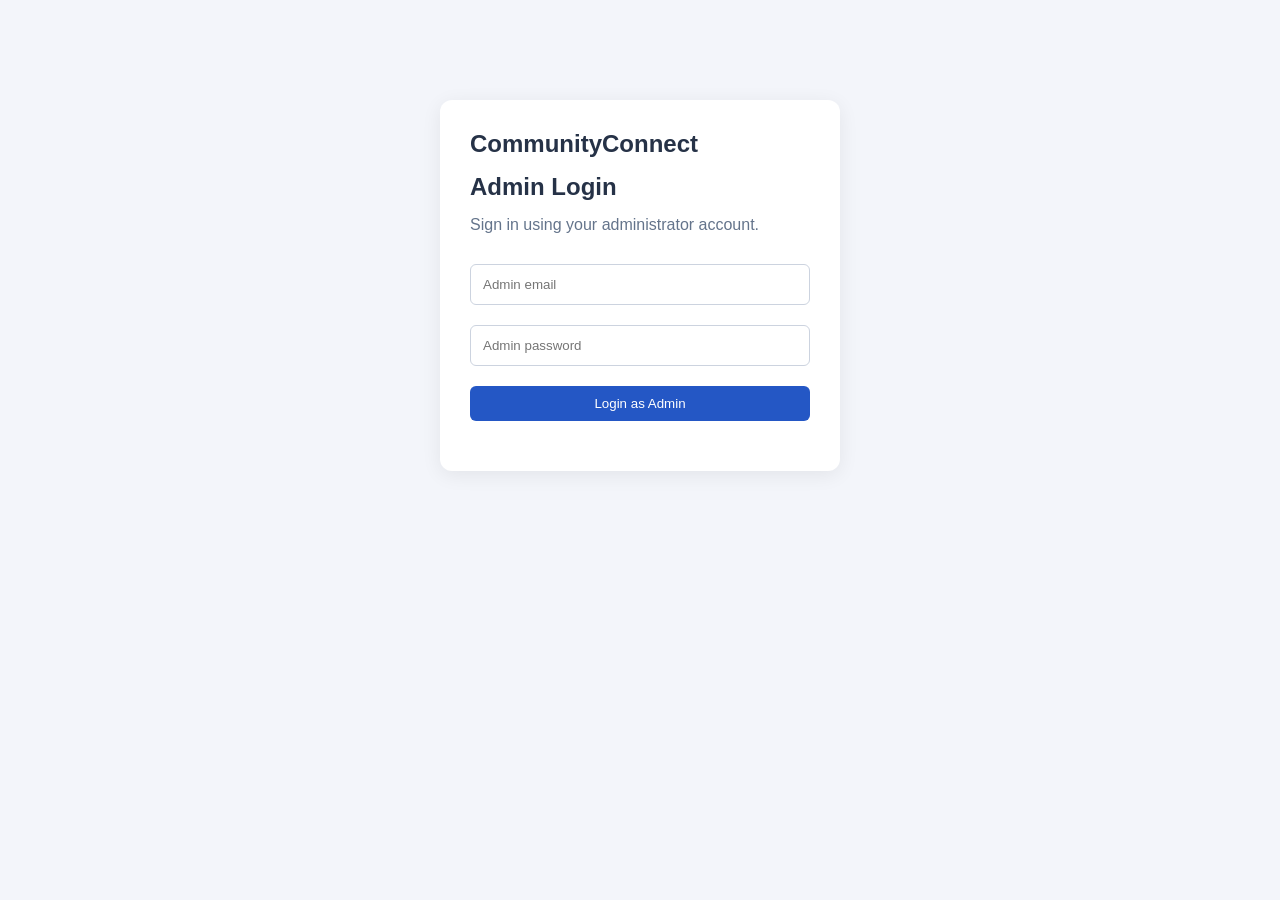
==== frontend/admin.html @ f01745d3 "Add Flask backend with SQLite and complaint management APIs" ====
<!DOCTYPE html>
<html lang="en">
<head>
    <meta charset="UTF-8">
    <meta name="viewport" content="width=device-width, initial-scale=1.0">
    <title>CommunityConnect | Admin Dashboard</title>

    <style>
        * {
            box-sizing: border-box;
            margin: 0;
            padding: 0;
            font-family: Arial, sans-serif;
        }

        body {
            background: #f3f5fa;
            color: #263247;
        }

        .login-box {
            width: 90%;
            max-width: 400px;
            margin: 100px auto;
            padding: 30px;
            background: white;
            border-radius: 12px;
            box-shadow: 0 4px 20px #00000012;
        }

        h1, h2 {
            margin-bottom: 15px;
        }

        .login-box p {
            margin-bottom: 20px;
            color: #64748b;
        }

        input {
            width: 100%;
            padding: 12px;
            margin: 10px 0;
            border: 1px solid #ccd3df;
            border-radius: 6px;
        }

        button {
            padding: 10px 15px;
            border: none;
            border-radius: 6px;
            background: #2457c5;
            color: white;
            cursor: pointer;
        }

        button:hover {
            opacity: 0.9;
        }

        .login-box button {
            width: 100%;
            margin-top: 10px;
        }

        #dashboard {
            display: none;
        }

        header {
            background: #172b4d;
            color: white;
            padding: 20px 5%;
            display: flex;
            justify-content: space-between;
            align-items: center;
            gap: 15px;
            flex-wrap: wrap;
        }

        header button {
            background: #e04b4b;
        }

        main {
            padding: 30px 5%;
        }

        .stats {
            display: grid;
            grid-template-columns: repeat(4, 1fr);
            gap: 18px;
            margin: 25px 0;
        }

        .stat-card {
            background: white;
            padding: 22px;
            border-radius: 10px;
            box-shadow: 0 2px 10px #00000008;
        }

        .stat-card h2 {
            font-size: 30px;
            margin-top: 10px;
        }

        .filters {
            display: flex;
            gap: 10px;
            flex-wrap: wrap;
            margin: 20px 0;
        }

        .filters input, .filters select {
            width: auto;
            min-width: 180px;
            padding: 11px;
            border: 1px solid #ccd3df;
            border-radius: 6px;
        }

        .complaint-list {
            display: grid;
            grid-template-columns: repeat(auto-fit, minmax(280px, 1fr));
            gap: 18px;
        }

        .complaint-card {
            background: white;
            padding: 20px;
            border-radius: 10px;
            box-shadow: 0 2px 10px #00000008;
        }

        .complaint-card h3 {
            margin-bottom: 12px;
        }

        .complaint-card p {
            margin: 9px 0;
            line-height: 1.5;
            overflow-wrap: anywhere;
        }

        .complaint-card img {
            width: 100%;
            max-height: 200px;
            object-fit: contain;
            margin-top: 10px;
            border-radius: 7px;
        }

        .complaint-card select {
            width: 100%;
            padding: 10px;
            margin: 12px 0;
            border: 1px solid #ccd3df;
            border-radius: 6px;
        }

        .complaint-card .update-btn {
            width: 100%;
        }

        .message {
            text-align: center;
            margin: 15px 0;
            color: #b42318;
        }

        .empty {
            padding: 30px;
            text-align: center;
            color: #64748b;
        }

        @media (max-width: 750px) {
            .stats {
                grid-template-columns: repeat(2, 1fr);
            }
        }

        @media (max-width: 450px) {
            .stats {
                grid-template-columns: 1fr;
            }
        }
    </style>
</head>

<body>

    <!-- ADMIN LOGIN -->
    <section class="login-box" id="loginBox">
        <h1>CommunityConnect</h1>
        <h2>Admin Login</h2>
        <p>Sign in using your administrator account.</p>

        <form id="adminLoginForm">
            <input
                type="email"
                id="email"
                placeholder="Admin email"
                required
            >

            <input
                type="password"
                id="password"
                placeholder="Admin password"
                required
            >

            <button type="submit">Login as Admin</button>
        </form>

        <p class="message" id="loginMessage"></p>
    </section>

    <!-- ADMIN DASHBOARD -->
    <section id="dashboard">

        <header>
            <div>
                <h1>CommunityConnect Admin</h1>
                <p id="welcomeAdmin"></p>
            </div>

            <button onclick="logoutAdmin()">Logout</button>
        </header>

        <main>
            <h2>Dashboard Overview</h2>
            <p>Monitor and manage community complaints.</p>

            <div class="stats">
                <div class="stat-card">
                    <p>Total Complaints</p>
                    <h2 id="totalCount">0</h2>
                </div>

                <div class="stat-card">
                    <p>Pending</p>
                    <h2 id="pendingCount">0</h2>
                </div>

                <div class="stat-card">
                    <p>In Progress</p>
                    <h2 id="progressCount">0</h2>
                </div>

                <div class="stat-card">
                    <p>Resolved</p>
                    <h2 id="resolvedCount">0</h2>
                </div>
            </div>

            <h2>All Complaints</h2>

            <div class="filters">
                <input
                    type="text"
                    id="searchInput"
                    placeholder="Search title or location"
                >

                <select id="statusFilter">
                    <option value="All">All Statuses</option>
                    <option value="Pending">Pending</option>
                    <option value="In Progress">In Progress</option>
                    <option value="Resolved">Resolved</option>
                </select>

                <select id="categoryFilter">
                    <option value="All">All Categories</option>
                </select>

                <button onclick="loadComplaints()">Refresh</button>
            </div>

            <div class="complaint-list" id="complaintList"></div>
        </main>
    </section>

    <script>
        const API_URL = "http://127.0.0.1:5000/api";

        let admin = null;
        let allComplaints = [];

        document.getElementById("adminLoginForm")
            .addEventListener("submit", async function(event) {
                event.preventDefault();

                const message = document.getElementById("loginMessage");
                message.textContent = "Checking login...";

                try {
                    const response = await fetch(`${API_URL}/auth/login`, {
                        method: "POST",
                        headers: {
                            "Content-Type": "application/json"
                        },
                        body: JSON.stringify({
                            email: document.getElementById("email").value,
                            password: document.getElementById("password").value
                        })
                    });

                    const data = await response.json();

                    if (!response.ok) {
                        throw new Error(data.message || "Login failed");
                    }

                    if (data.user.role !== "admin") {
                        throw new Error("Access denied. Admin account required.");
                    }

                    admin = data.user;

                    document.getElementById("loginBox").style.display = "none";
                    document.getElementById("dashboard").style.display = "block";
                    document.getElementById("welcomeAdmin").textContent =
                        "Welcome, " + admin.name;

                    await loadComplaints();

                } catch (error) {
                    message.textContent = error.message;
                }
            });

        async function loadComplaints() {
            const list = document.getElementById("complaintList");
            list.innerHTML = "<p>Loading complaints...</p>";

            try {
                const response = await fetch(
                    `${API_URL}/admin/complaints?admin_id=${admin.id}`
                );

                const data = await response.json();

                if (!response.ok) {
                    throw new Error(data.message || "Unable to load complaints");
                }

                allComplaints = data;

                updateStatistics();
                populateCategories();
                displayComplaints();

            } catch (error) {
                list.innerHTML =
                    `<p class="message">${escapeHTML(error.message)}</p>`;
            }
        }

        function updateStatistics() {
            document.getElementById("totalCount").textContent =
                allComplaints.length;

            document.getElementById("pendingCount").textContent =
                allComplaints.filter(c => c.status === "Pending").length;

            document.getElementById("progressCount").textContent =
                allComplaints.filter(c => c.status === "In Progress").length;

            document.getElementById("resolvedCount").textContent =
                allComplaints.filter(c => c.status === "Resolved").length;
        }

        function populateCategories() {
            const categorySelect =
                document.getElementById("categoryFilter");

            const selected = categorySelect.value;

            const categories = [
                ...new Set(allComplaints.map(c => c.category))
            ];

            categorySelect.innerHTML =
                '<option value="All">All Categories</option>';

            categories.forEach(category => {
                const option = document.createElement("option");
                option.value = category;
                option.textContent = category;
                categorySelect.appendChild(option);
            });

            categorySelect.value = categories.includes(selected)
                ? selected
                : "All";
        }

        function displayComplaints() {
            const list = document.getElementById("complaintList");
            const search = document.getElementById("searchInput")
                .value.toLowerCase();

            const status = document.getElementById("statusFilter").value;
            const category = document.getElementById("categoryFilter").value;

            const filtered = allComplaints.filter(c => {
                const matchesSearch =
                    (c.title || "").toLowerCase().includes(search) ||
                    (c.location || "").toLowerCase().includes(search);

                const matchesStatus =
                    status === "All" || c.status === status;

                const matchesCategory =
                    category === "All" || c.category === category;

                return matchesSearch && matchesStatus && matchesCategory;
            });

            if (filtered.length === 0) {
                list.innerHTML =
                    '<p class="empty">No complaints found.</p>';
                return;
            }

            list.innerHTML = "";

            filtered.forEach(c => {
                const card = document.createElement("article");
                card.className = "complaint-card";

                card.innerHTML = `
                    <h3>${escapeHTML(c.title)}</h3>
                    <p><strong>ID:</strong> ${escapeHTML(c.complaint_id)}</p>
                    <p><strong>Category:</strong> ${escapeHTML(c.category)}</p>
                    <p><strong>Description:</strong> ${escapeHTML(c.description)}</p>
                    <p><strong>Location:</strong> ${escapeHTML(c.location)}</p>
                    <p><strong>Reported by:</strong> ${escapeHTML(c.user_name)}</p>
                    <p><strong>Date:</strong> ${escapeHTML(c.created_at)}</p>
                    <p><strong>Current status:</strong> ${escapeHTML(c.status)}</p>

                    ${c.image ? `<img src="${c.image}" alt="Complaint image">` : ""}

                    <label>Update status:</label>

                    <select class="status-choice">
                        <option value="Pending">Pending</option>
                        <option value="In Progress">In Progress</option>
                        <option value="Resolved">Resolved</option>
                    </select>

                    <button class="update-btn">Update Status</button>
                `;

                const select = card.querySelector(".status-choice");
                select.value = c.status;

                card.querySelector(".update-btn").addEventListener(
                    "click",
                    () => updateStatus(c.complaint_id, select.value)
                );

                list.appendChild(card);
            });
        }

        async function updateStatus(complaintId, newStatus) {
            try {
                const response = await fetch(
                    `${API_URL}/admin/complaints/${encodeURIComponent(complaintId)}/status`,
                    {
                        method: "PUT",
                        headers: {
                            "Content-Type": "application/json"
                        },
                        body: JSON.stringify({
                            admin_id: admin.id,
                            status: newStatus
                        })
                    }
                );

                const data = await response.json();

                if (!response.ok) {
                    throw new Error(data.message || "Status update failed");
                }

                alert("Complaint status updated successfully!");
                await loadComplaints();

            } catch (error) {
                alert(error.message);
            }
        }

        function escapeHTML(value) {
            return String(value ?? "").replace(/[&<>"']/g, character => ({
                "&": "&amp;",
                "<": "&lt;",
                ">": "&gt;",
                '"': "&quot;",
                "'": "&#39;"
            })[character]);
        }

        document.getElementById("searchInput")
            .addEventListener("input", displayComplaints);

        document.getElementById("statusFilter")
            .addEventListener("change", displayComplaints);

        document.getElementById("categoryFilter")
            .addEventListener("change", displayComplaints);

        function logoutAdmin() {
            admin = null;
            allComplaints = [];

            document.getElementById("dashboard").style.display = "none";
            document.getElementById("loginBox").style.display = "block";
            document.getElementById("adminLoginForm").reset();
            document.getElementById("loginMessage").textContent = "";
        }
    </script>

</body>
</html>
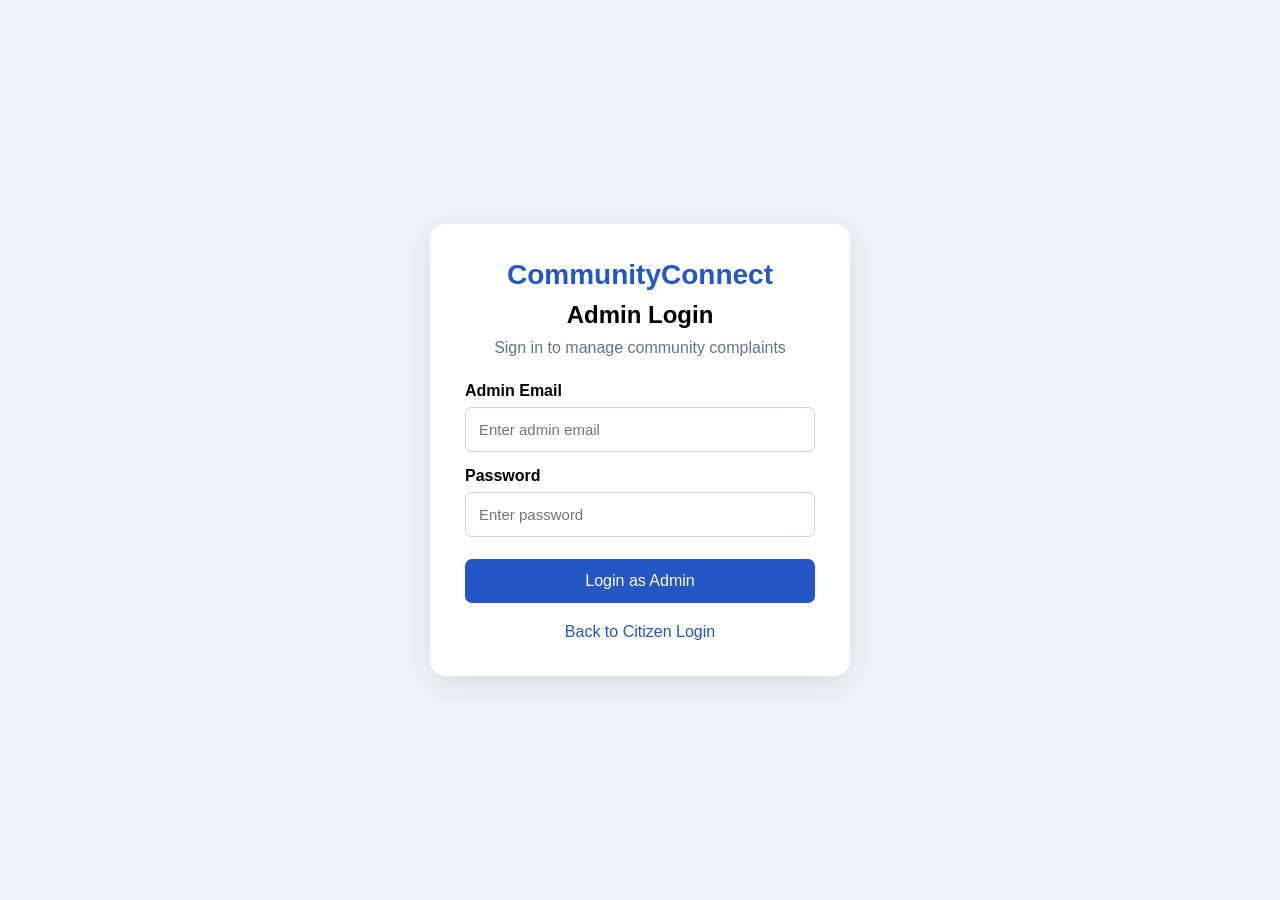
==== commit bc0417b6: "Add admin login and complaint management dashboard" ====
--- a/frontend/admin.html
+++ b/frontend/admin.html
@@ -4,7 +4,7 @@
 <head>
     <meta charset="UTF-8">
     <meta name="viewport" content="width=device-width, initial-scale=1.0">
-    <title>CommunityConnect | Admin Dashboard</title>
+    <title>CommunityConnect - Admin Login</title>
 
     <style>
         * {
@@ -15,517 +15,236 @@
         }
 
         body {
-            background: #f3f5fa;
-            color: #263247;
-        }
-
-        .login-box {
+            min-height: 100vh;
+            display: flex;
+            align-items: center;
+            justify-content: center;
+            background: #eef2f8;
+        }
+
+        .login-card {
             width: 90%;
-            max-width: 400px;
-            margin: 100px auto;
-            padding: 30px;
+            max-width: 420px;
+            padding: 35px;
             background: white;
-            border-radius: 12px;
-            box-shadow: 0 4px 20px #00000012;
-        }
-
-        h1, h2 {
-            margin-bottom: 15px;
-        }
-
-        .login-box p {
-            margin-bottom: 20px;
+            border-radius: 15px;
+            box-shadow: 0 8px 30px #00000015;
+        }
+
+        .logo {
+            text-align: center;
+            font-size: 28px;
+            font-weight: bold;
+            color: #2457c5;
+            margin-bottom: 10px;
+        }
+
+        h2 {
+            text-align: center;
+            margin-bottom: 10px;
+        }
+
+        .subtitle {
+            text-align: center;
             color: #64748b;
+            margin-bottom: 25px;
+        }
+
+        label {
+            display: block;
+            margin: 15px 0 7px;
+            font-weight: bold;
         }
 
         input {
             width: 100%;
-            padding: 12px;
-            margin: 10px 0;
-            border: 1px solid #ccd3df;
-            border-radius: 6px;
+            padding: 13px;
+            border: 1px solid #cbd5e1;
+            border-radius: 7px;
+            font-size: 15px;
+        }
+
+        input:focus {
+            outline: 2px solid #2457c5;
+            border-color: #2457c5;
         }
 
         button {
-            padding: 10px 15px;
-            border: none;
-            border-radius: 6px;
+            width: 100%;
+            padding: 13px;
+            margin-top: 22px;
             background: #2457c5;
             color: white;
+            border: none;
+            border-radius: 7px;
+            font-size: 16px;
             cursor: pointer;
         }
 
         button:hover {
-            opacity: 0.9;
-        }
-
-        .login-box button {
-            width: 100%;
-            margin-top: 10px;
-        }
-
-        #dashboard {
-            display: none;
-        }
-
-        header {
-            background: #172b4d;
-            color: white;
-            padding: 20px 5%;
-            display: flex;
-            justify-content: space-between;
-            align-items: center;
-            gap: 15px;
-            flex-wrap: wrap;
-        }
-
-        header button {
-            background: #e04b4b;
-        }
-
-        main {
-            padding: 30px 5%;
-        }
-
-        .stats {
-            display: grid;
-            grid-template-columns: repeat(4, 1fr);
-            gap: 18px;
-            margin: 25px 0;
-        }
-
-        .stat-card {
-            background: white;
-            padding: 22px;
-            border-radius: 10px;
-            box-shadow: 0 2px 10px #00000008;
-        }
-
-        .stat-card h2 {
-            font-size: 30px;
-            margin-top: 10px;
-        }
-
-        .filters {
-            display: flex;
-            gap: 10px;
-            flex-wrap: wrap;
-            margin: 20px 0;
-        }
-
-        .filters input, .filters select {
-            width: auto;
-            min-width: 180px;
-            padding: 11px;
-            border: 1px solid #ccd3df;
-            border-radius: 6px;
-        }
-
-        .complaint-list {
-            display: grid;
-            grid-template-columns: repeat(auto-fit, minmax(280px, 1fr));
-            gap: 18px;
-        }
-
-        .complaint-card {
-            background: white;
-            padding: 20px;
-            border-radius: 10px;
-            box-shadow: 0 2px 10px #00000008;
-        }
-
-        .complaint-card h3 {
-            margin-bottom: 12px;
-        }
-
-        .complaint-card p {
-            margin: 9px 0;
-            line-height: 1.5;
-            overflow-wrap: anywhere;
-        }
-
-        .complaint-card img {
-            width: 100%;
-            max-height: 200px;
-            object-fit: contain;
-            margin-top: 10px;
-            border-radius: 7px;
-        }
-
-        .complaint-card select {
-            width: 100%;
-            padding: 10px;
-            margin: 12px 0;
-            border: 1px solid #ccd3df;
-            border-radius: 6px;
-        }
-
-        .complaint-card .update-btn {
-            width: 100%;
-        }
-
-        .message {
-            text-align: center;
-            margin: 15px 0;
-            color: #b42318;
-        }
-
-        .empty {
-            padding: 30px;
-            text-align: center;
-            color: #64748b;
-        }
-
-        @media (max-width: 750px) {
-            .stats {
-                grid-template-columns: repeat(2, 1fr);
-            }
-        }
-
-        @media (max-width: 450px) {
-            .stats {
-                grid-template-columns: 1fr;
-            }
+            background: #19449e;
+        }
+
+        button:disabled {
+            background: #94a3b8;
+            cursor: not-allowed;
+        }
+
+        #message {
+            margin-top: 18px;
+            text-align: center;
+            font-size: 14px;
+            color: #c0392b;
+        }
+
+        #message.success {
+            color: #15803d;
+        }
+
+        .back-link {
+            display: block;
+            text-align: center;
+            margin-top: 20px;
+            color: #2457c5;
+            text-decoration: none;
         }
     </style>
 </head>
 
 <body>
 
-    <!-- ADMIN LOGIN -->
-    <section class="login-box" id="loginBox">
-        <h1>CommunityConnect</h1>
+    <div class="login-card">
+
+        <div class="logo">CommunityConnect</div>
+
         <h2>Admin Login</h2>
-        <p>Sign in using your administrator account.</p>
+
+        <p class="subtitle">
+            Sign in to manage community complaints
+        </p>
 
         <form id="adminLoginForm">
+
+            <label for="email">Admin Email</label>
+
             <input
                 type="email"
                 id="email"
-                placeholder="Admin email"
+                placeholder="Enter admin email"
+                autocomplete="username"
                 required
             >
+
+            <label for="password">Password</label>
 
             <input
                 type="password"
                 id="password"
-                placeholder="Admin password"
+                placeholder="Enter password"
+                autocomplete="current-password"
                 required
             >
 
-            <button type="submit">Login as Admin</button>
+            <button type="submit" id="loginButton">
+                Login as Admin
+            </button>
+
         </form>
 
-        <p class="message" id="loginMessage"></p>
-    </section>
-
-    <!-- ADMIN DASHBOARD -->
-    <section id="dashboard">
-
-        <header>
-            <div>
-                <h1>CommunityConnect Admin</h1>
-                <p id="welcomeAdmin"></p>
-            </div>
-
-            <button onclick="logoutAdmin()">Logout</button>
-        </header>
-
-        <main>
-            <h2>Dashboard Overview</h2>
-            <p>Monitor and manage community complaints.</p>
-
-            <div class="stats">
-                <div class="stat-card">
-                    <p>Total Complaints</p>
-                    <h2 id="totalCount">0</h2>
-                </div>
-
-                <div class="stat-card">
-                    <p>Pending</p>
-                    <h2 id="pendingCount">0</h2>
-                </div>
-
-                <div class="stat-card">
-                    <p>In Progress</p>
-                    <h2 id="progressCount">0</h2>
-                </div>
-
-                <div class="stat-card">
-                    <p>Resolved</p>
-                    <h2 id="resolvedCount">0</h2>
-                </div>
-            </div>
-
-            <h2>All Complaints</h2>
-
-            <div class="filters">
-                <input
-                    type="text"
-                    id="searchInput"
-                    placeholder="Search title or location"
-                >
-
-                <select id="statusFilter">
-                    <option value="All">All Statuses</option>
-                    <option value="Pending">Pending</option>
-                    <option value="In Progress">In Progress</option>
-                    <option value="Resolved">Resolved</option>
-                </select>
-
-                <select id="categoryFilter">
-                    <option value="All">All Categories</option>
-                </select>
-
-                <button onclick="loadComplaints()">Refresh</button>
-            </div>
-
-            <div class="complaint-list" id="complaintList"></div>
-        </main>
-    </section>
+        <p id="message" role="status"></p>
+
+        <a class="back-link" href="index.html">
+            Back to Citizen Login
+        </a>
+
+    </div>
 
     <script>
+
         const API_URL = "http://127.0.0.1:5000/api";
 
-        let admin = null;
-        let allComplaints = [];
-
-        document.getElementById("adminLoginForm")
-            .addEventListener("submit", async function(event) {
-                event.preventDefault();
-
-                const message = document.getElementById("loginMessage");
-                message.textContent = "Checking login...";
-
-                try {
-                    const response = await fetch(`${API_URL}/auth/login`, {
+        const loginForm = document.getElementById("adminLoginForm");
+        const message = document.getElementById("message");
+        const loginButton = document.getElementById("loginButton");
+
+        loginForm.addEventListener("submit", async function(event) {
+
+            event.preventDefault();
+
+            const email = document.getElementById("email").value.trim().toLowerCase();
+            const password = document.getElementById("password").value;
+
+            message.className = "";
+            message.textContent = "Checking admin credentials...";
+
+            loginButton.disabled = true;
+            loginButton.textContent = "Please wait...";
+
+            try {
+
+                const response = await fetch(
+                    `${API_URL}/auth/login`,
+                    {
                         method: "POST",
+
                         headers: {
                             "Content-Type": "application/json"
                         },
+
                         body: JSON.stringify({
-                            email: document.getElementById("email").value,
-                            password: document.getElementById("password").value
-                        })
-                    });
-
-                    const data = await response.json();
-
-                    if (!response.ok) {
-                        throw new Error(data.message || "Login failed");
-                    }
-
-                    if (data.user.role !== "admin") {
-                        throw new Error("Access denied. Admin account required.");
-                    }
-
-                    admin = data.user;
-
-                    document.getElementById("loginBox").style.display = "none";
-                    document.getElementById("dashboard").style.display = "block";
-                    document.getElementById("welcomeAdmin").textContent =
-                        "Welcome, " + admin.name;
-
-                    await loadComplaints();
-
-                } catch (error) {
-                    message.textContent = error.message;
-                }
-            });
-
-        async function loadComplaints() {
-            const list = document.getElementById("complaintList");
-            list.innerHTML = "<p>Loading complaints...</p>";
-
-            try {
-                const response = await fetch(
-                    `${API_URL}/admin/complaints?admin_id=${admin.id}`
-                );
-
-                const data = await response.json();
-
-                if (!response.ok) {
-                    throw new Error(data.message || "Unable to load complaints");
-                }
-
-                allComplaints = data;
-
-                updateStatistics();
-                populateCategories();
-                displayComplaints();
-
-            } catch (error) {
-                list.innerHTML =
-                    `<p class="message">${escapeHTML(error.message)}</p>`;
-            }
-        }
-
-        function updateStatistics() {
-            document.getElementById("totalCount").textContent =
-                allComplaints.length;
-
-            document.getElementById("pendingCount").textContent =
-                allComplaints.filter(c => c.status === "Pending").length;
-
-            document.getElementById("progressCount").textContent =
-                allComplaints.filter(c => c.status === "In Progress").length;
-
-            document.getElementById("resolvedCount").textContent =
-                allComplaints.filter(c => c.status === "Resolved").length;
-        }
-
-        function populateCategories() {
-            const categorySelect =
-                document.getElementById("categoryFilter");
-
-            const selected = categorySelect.value;
-
-            const categories = [
-                ...new Set(allComplaints.map(c => c.category))
-            ];
-
-            categorySelect.innerHTML =
-                '<option value="All">All Categories</option>';
-
-            categories.forEach(category => {
-                const option = document.createElement("option");
-                option.value = category;
-                option.textContent = category;
-                categorySelect.appendChild(option);
-            });
-
-            categorySelect.value = categories.includes(selected)
-                ? selected
-                : "All";
-        }
-
-        function displayComplaints() {
-            const list = document.getElementById("complaintList");
-            const search = document.getElementById("searchInput")
-                .value.toLowerCase();
-
-            const status = document.getElementById("statusFilter").value;
-            const category = document.getElementById("categoryFilter").value;
-
-            const filtered = allComplaints.filter(c => {
-                const matchesSearch =
-                    (c.title || "").toLowerCase().includes(search) ||
-                    (c.location || "").toLowerCase().includes(search);
-
-                const matchesStatus =
-                    status === "All" || c.status === status;
-
-                const matchesCategory =
-                    category === "All" || c.category === category;
-
-                return matchesSearch && matchesStatus && matchesCategory;
-            });
-
-            if (filtered.length === 0) {
-                list.innerHTML =
-                    '<p class="empty">No complaints found.</p>';
-                return;
-            }
-
-            list.innerHTML = "";
-
-            filtered.forEach(c => {
-                const card = document.createElement("article");
-                card.className = "complaint-card";
-
-                card.innerHTML = `
-                    <h3>${escapeHTML(c.title)}</h3>
-                    <p><strong>ID:</strong> ${escapeHTML(c.complaint_id)}</p>
-                    <p><strong>Category:</strong> ${escapeHTML(c.category)}</p>
-                    <p><strong>Description:</strong> ${escapeHTML(c.description)}</p>
-                    <p><strong>Location:</strong> ${escapeHTML(c.location)}</p>
-                    <p><strong>Reported by:</strong> ${escapeHTML(c.user_name)}</p>
-                    <p><strong>Date:</strong> ${escapeHTML(c.created_at)}</p>
-                    <p><strong>Current status:</strong> ${escapeHTML(c.status)}</p>
-
-                    ${c.image ? `<img src="${c.image}" alt="Complaint image">` : ""}
-
-                    <label>Update status:</label>
-
-                    <select class="status-choice">
-                        <option value="Pending">Pending</option>
-                        <option value="In Progress">In Progress</option>
-                        <option value="Resolved">Resolved</option>
-                    </select>
-
-                    <button class="update-btn">Update Status</button>
-                `;
-
-                const select = card.querySelector(".status-choice");
-                select.value = c.status;
-
-                card.querySelector(".update-btn").addEventListener(
-                    "click",
-                    () => updateStatus(c.complaint_id, select.value)
-                );
-
-                list.appendChild(card);
-            });
-        }
-
-        async function updateStatus(complaintId, newStatus) {
-            try {
-                const response = await fetch(
-                    `${API_URL}/admin/complaints/${encodeURIComponent(complaintId)}/status`,
-                    {
-                        method: "PUT",
-                        headers: {
-                            "Content-Type": "application/json"
-                        },
-                        body: JSON.stringify({
-                            admin_id: admin.id,
-                            status: newStatus
+                            email: email,
+                            password: password
                         })
                     }
                 );
 
                 const data = await response.json();
 
+                console.log("Login HTTP status:", response.status);
+                console.log("Login response:", data);
+
                 if (!response.ok) {
-                    throw new Error(data.message || "Status update failed");
+                    throw new Error(
+                        data.message || `Login failed (${response.status})`
+                    );
                 }
 
-                alert("Complaint status updated successfully!");
-                await loadComplaints();
+                if (!data.user) {
+                    throw new Error("Invalid response from server.");
+                }
+
+                if (data.user.role !== "admin") {
+                    throw new Error(
+                        "This account is not an administrator account."
+                    );
+                }
+
+                sessionStorage.setItem(
+                    "communityAdmin",
+                    JSON.stringify(data.user)
+                );
+
+                message.className = "success";
+                message.textContent = "Login successful! Opening dashboard...";
+
+                window.location.href = "admin-dashboard.html";
 
             } catch (error) {
-                alert(error.message);
+
+                console.error("Admin login error:", error);
+
+                message.className = "";
+                message.textContent = error.message;
+
+            } finally {
+
+                loginButton.disabled = false;
+                loginButton.textContent = "Login as Admin";
+
             }
-        }
-
-        function escapeHTML(value) {
-            return String(value ?? "").replace(/[&<>"']/g, character => ({
-                "&": "&amp;",
-                "<": "&lt;",
-                ">": "&gt;",
-                '"': "&quot;",
-                "'": "&#39;"
-            })[character]);
-        }
-
-        document.getElementById("searchInput")
-            .addEventListener("input", displayComplaints);
-
-        document.getElementById("statusFilter")
-            .addEventListener("change", displayComplaints);
-
-        document.getElementById("categoryFilter")
-            .addEventListener("change", displayComplaints);
-
-        function logoutAdmin() {
-            admin = null;
-            allComplaints = [];
-
-            document.getElementById("dashboard").style.display = "none";
-            document.getElementById("loginBox").style.display = "block";
-            document.getElementById("adminLoginForm").reset();
-            document.getElementById("loginMessage").textContent = "";
-        }
+
+        });
+
     </script>
 
 </body>
